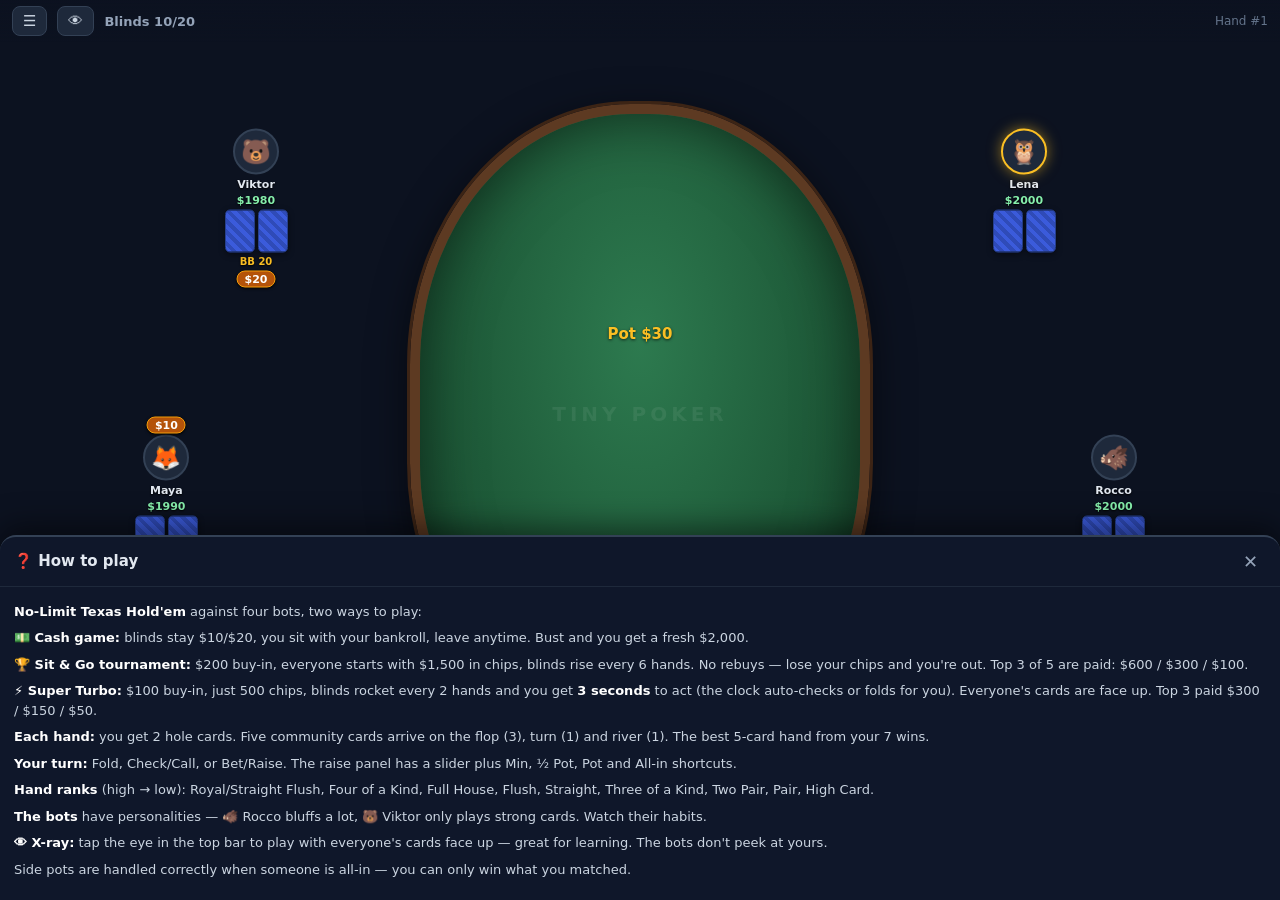
==== poker/index.html @ 6f8ae933 "Add Super Turbo mode: 3-second clock, x-ray always on, turbo blinds - Third game mode 'super': $100 " ====
<!DOCTYPE html>
<html lang="en">
<head>
<meta charset="utf-8">
<meta name="viewport" content="width=device-width, initial-scale=1, maximum-scale=1, user-scalable=no, viewport-fit=cover">
<meta name="mobile-web-app-capable" content="yes">
<meta name="apple-mobile-web-app-capable" content="yes">
<meta name="apple-mobile-web-app-status-bar-style" content="black-translucent">
<meta name="theme-color" content="#0c1220">
<title>Tiny Poker — No-Limit Hold'em</title>
<link rel="stylesheet" href="css/style.css">
</head>
<body>

<div id="topbar">
  <button id="btnMenu">☰</button>
  <button id="btnEye" title="See everyone's cards">👁</button>
  <div id="blinds">Blinds 10/20</div>
  <div id="handNo"></div>
</div>

<div id="table">
  <div id="felt"></div>
  <div id="seats"></div>
  <div id="center">
    <div id="pot"></div>
    <div id="board"></div>
    <div id="log"></div>
  </div>
</div>

<div id="actions" class="hidden">
  <div id="timerBar" class="hidden"><div id="timerFill"></div></div>
  <div id="actInfo"></div>
  <div id="actRow">
    <button id="btnFold" class="abtn fold">Fold</button>
    <button id="btnCall" class="abtn call">Check</button>
    <button id="btnRaise" class="abtn raise">Raise</button>
  </div>
  <div id="raisePanel" class="hidden">
    <div id="raiseAmt"></div>
    <input type="range" id="raiseSlider" min="0" max="100" value="0">
    <div id="raiseQuick">
      <button data-q="min">Min</button>
      <button data-q="half">½ Pot</button>
      <button data-q="pot">Pot</button>
      <button data-q="allin">All-in</button>
    </div>
    <div id="raiseConfirmRow">
      <button id="btnRaiseCancel" class="abtn gray">Back</button>
      <button id="btnRaiseGo" class="abtn raise">Raise</button>
    </div>
  </div>
</div>

<div id="panel" class="hidden">
  <div id="panelHead"><div id="panelTitle"></div><button id="panelClose">✕</button></div>
  <div id="panelBody"></div>
</div>

<div id="toast" class="hidden"></div>

<script src="js/cards.js"></script>
<script src="js/ai.js"></script>
<script src="js/engine.js"></script>
<script src="js/save.js"></script>
<script src="js/ui.js"></script>
<script src="js/main.js"></script>
</body>
</html>
---- poker/css/style.css ----
*{margin:0;padding:0;box-sizing:border-box;-webkit-tap-highlight-color:transparent;user-select:none;-webkit-user-select:none;}
html,body{height:100%;overflow:hidden;background:#0c1220;font-family:system-ui,-apple-system,"Segoe UI",sans-serif;color:#e2e8f0;overscroll-behavior:none;}
button{font-family:inherit;cursor:pointer;}
.hidden{display:none !important;}

#topbar{position:fixed;top:0;left:0;right:0;display:flex;gap:10px;align-items:center;
  padding:calc(env(safe-area-inset-top) + 6px) 12px 6px;z-index:10;
  background:linear-gradient(#0c1220ee,#0c122000);}
#btnMenu,#btnEye{background:#1e293b;color:#cbd5e1;border:1px solid #334155;border-radius:8px;padding:5px 10px;font-size:15px;}
#btnEye.on{background:#b45309;border-color:#f59e0b;color:#fff;box-shadow:0 0 10px #f59e0b66;}
.seat .hint{font-size:9px;color:#7dd3fc;font-weight:700;text-shadow:0 1px 2px #000;min-height:11px;}
#blinds{font-size:13px;color:#94a3b8;font-weight:600;}
#handNo{flex:1;text-align:right;font-size:12px;color:#64748b;}

/* ---- table ---- */
#table{position:fixed;inset:0;}
#felt{position:absolute;left:50%;top:46%;transform:translate(-50%,-50%);
  width:min(94vw,460px);height:min(72vh,620px);border-radius:48% / 42%;
  background:radial-gradient(ellipse at 50% 38%, #2d7a4f 0%, #1f5c3a 55%, #174a2e 100%);
  box-shadow:inset 0 0 60px rgba(0,0,0,.55), 0 10px 40px rgba(0,0,0,.6);
  border:10px solid #5d3a22;outline:3px solid #3c2415;}
#felt::after{content:'TINY POKER';position:absolute;left:50%;top:50%;transform:translate(-50%,-50%);
  font-size:20px;font-weight:800;letter-spacing:4px;color:rgba(255,255,255,.07);}

#center{position:absolute;left:50%;top:43%;transform:translate(-50%,-50%);
  display:flex;flex-direction:column;align-items:center;gap:8px;width:90vw;pointer-events:none;}
#pot{font-size:15px;font-weight:800;color:#fbbf24;text-shadow:0 1px 3px rgba(0,0,0,.7);min-height:18px;}
#board{display:flex;gap:6px;min-height:74px;}
#log{font-size:12px;color:#cbd5e1;text-shadow:0 1px 2px #000;min-height:16px;text-align:center;max-width:86vw;}

/* ---- cards ---- */
.card{width:50px;height:72px;border-radius:7px;background:#fdfdf8;position:relative;
  box-shadow:0 2px 6px rgba(0,0,0,.45);border:1px solid #cbd5e1;
  display:flex;align-items:center;justify-content:center;animation:dealin .25s ease-out;}
.card .cr{position:absolute;top:3px;left:5px;font-size:15px;font-weight:800;line-height:1;}
.card .cs{font-size:26px;margin-top:6px;}
.card.red{color:#dc2626;}
.card.black{color:#0f172a;}
.card.back{background:repeating-linear-gradient(45deg,#3b5bdb,#3b5bdb 4px,#2f4bb8 4px,#2f4bb8 8px);
  border-color:#27408f;}
.card.sm{width:30px;height:43px;border-radius:5px;}
.card.sm .cr{font-size:10px;top:2px;left:3px;}
.card.sm .cs{font-size:14px;margin-top:5px;}
@keyframes dealin{from{transform:translateY(-14px) scale(.7);opacity:0;}to{transform:none;opacity:1;}}

/* ---- seats ---- */
.seat{position:absolute;transform:translate(-50%,-50%);display:flex;flex-direction:column;align-items:center;gap:3px;width:96px;transition:opacity .3s;}
.seat.folded{opacity:.42;}
.seat .ava{width:46px;height:46px;border-radius:50%;background:#1e293b;border:2px solid #334155;
  display:flex;align-items:center;justify-content:center;font-size:24px;position:relative;transition:box-shadow .25s,border-color .25s;}
.seat.turn .ava{border-color:#fbbf24;box-shadow:0 0 14px #fbbf2488;}
.seat.winner .ava{border-color:#4ade80;box-shadow:0 0 18px #4ade80aa;}
.seat .nm{font-size:11px;font-weight:700;color:#e2e8f0;text-shadow:0 1px 2px #000;}
.seat .stk{font-size:11px;color:#86efac;font-weight:700;text-shadow:0 1px 2px #000;}
.seat .cards{display:flex;gap:3px;min-height:43px;}
.seat .act{font-size:10px;color:#fbbf24;font-weight:700;min-height:12px;text-shadow:0 1px 2px #000;}
.seat .betchip{position:absolute;font-size:11px;font-weight:800;color:#fff;background:#b45309;
  border:1px solid #f59e0b;border-radius:10px;padding:1px 7px;white-space:nowrap;box-shadow:0 1px 3px #000;}
.seat .dbtn{position:absolute;width:18px;height:18px;border-radius:50%;background:#f8fafc;color:#0f172a;
  font-size:11px;font-weight:900;display:flex;align-items:center;justify-content:center;box-shadow:0 1px 3px #000;}
.seat .winamt{position:absolute;top:-22px;font-size:14px;font-weight:900;color:#4ade80;text-shadow:0 1px 3px #000;animation:rise 1.6s ease-out;}
.seat .allin{font-size:9px;font-weight:900;color:#f87171;letter-spacing:1px;}
@keyframes rise{from{transform:translateY(12px);opacity:0;}20%{opacity:1;}to{transform:translateY(-6px);opacity:1;}}

/* hero seat */
.seat.hero{width:170px;}
.seat.hero .cards{min-height:74px;margin-bottom:2px;}
.seat.hero .ava{display:none;}
.seat.hero .nm{display:none;}
.seat.hero .stk{font-size:15px;}

/* ---- action bar ---- */
#actions{position:fixed;left:0;right:0;bottom:0;z-index:12;
  padding:8px 12px calc(env(safe-area-inset-bottom) + 10px);
  background:linear-gradient(#0c122000,#0c1220e8 30%);}
#actInfo{text-align:center;font-size:12px;color:#94a3b8;margin-bottom:6px;min-height:14px;}
#timerBar{height:6px;background:#1e293b;border-radius:3px;margin:0 4px 7px;overflow:hidden;}
#timerFill{height:100%;width:100%;background:linear-gradient(90deg,#f59e0b,#ef4444);border-radius:3px;}
#actRow{display:flex;gap:10px;}
.abtn{flex:1;border:none;border-radius:14px;padding:14px 6px;font-size:16px;font-weight:800;color:#fff;
  box-shadow:0 3px 0 rgba(0,0,0,.4);}
.abtn:active{transform:translateY(2px);box-shadow:0 1px 0 rgba(0,0,0,.4);}
.abtn.fold{background:#7f1d1d;}
.abtn.call{background:#166534;}
.abtn.raise{background:#b45309;}
.abtn.gray{background:#334155;flex:0 0 30%;}
#raisePanel{margin-top:8px;background:#111a2e;border:1px solid #1e293b;border-radius:14px;padding:12px;}
#raiseAmt{text-align:center;font-size:20px;font-weight:900;color:#fbbf24;margin-bottom:8px;}
#raiseSlider{width:100%;accent-color:#f59e0b;height:30px;}
#raiseQuick{display:flex;gap:8px;margin:8px 0;}
#raiseQuick button{flex:1;background:#1e293b;border:1px solid #334155;color:#cbd5e1;border-radius:9px;padding:8px 2px;font-size:13px;font-weight:700;}
#raiseConfirmRow{display:flex;gap:10px;}

/* ---- panel / toast ---- */
#panel{position:fixed;left:0;right:0;bottom:0;max-height:62%;background:#0f172a;
  border-top:2px solid #334155;border-radius:16px 16px 0 0;z-index:20;display:flex;flex-direction:column;
  box-shadow:0 -8px 30px rgba(0,0,0,.5);}
#panelHead{display:flex;align-items:center;padding:10px 14px;border-bottom:1px solid #1e293b;}
#panelTitle{font-weight:700;flex:1;font-size:15px;}
#panelClose{background:none;border:none;color:#94a3b8;font-size:18px;padding:4px 8px;}
#panelBody{overflow-y:auto;padding:8px 14px calc(env(safe-area-inset-bottom) + 14px);-webkit-overflow-scrolling:touch;}
.row{display:flex;align-items:center;gap:8px;padding:9px 4px;border-bottom:1px solid #1e293b;font-size:14px;}
.row:last-child{border-bottom:none;}
.row .grow{flex:1;min-width:0;}
.sub{color:#94a3b8;font-size:12px;margin-top:1px;}
.btn{background:#3b82f6;color:#fff;border:none;border-radius:8px;padding:8px 12px;font-size:13px;font-weight:600;}
.btn.red{background:#dc2626;}
.btn.gray{background:#334155;}
.help p{margin:7px 0;font-size:13px;line-height:1.5;color:#cbd5e1;}
.help b{color:#fff;}

#toast{position:fixed;top:calc(env(safe-area-inset-top) + 48px);left:50%;transform:translateX(-50%);
  background:rgba(30,41,59,.96);color:#e2e8f0;padding:8px 14px;border-radius:10px;font-size:13px;
  z-index:30;max-width:88vw;text-align:center;transition:opacity .3s;pointer-events:none;
  border:1px solid #334155;}
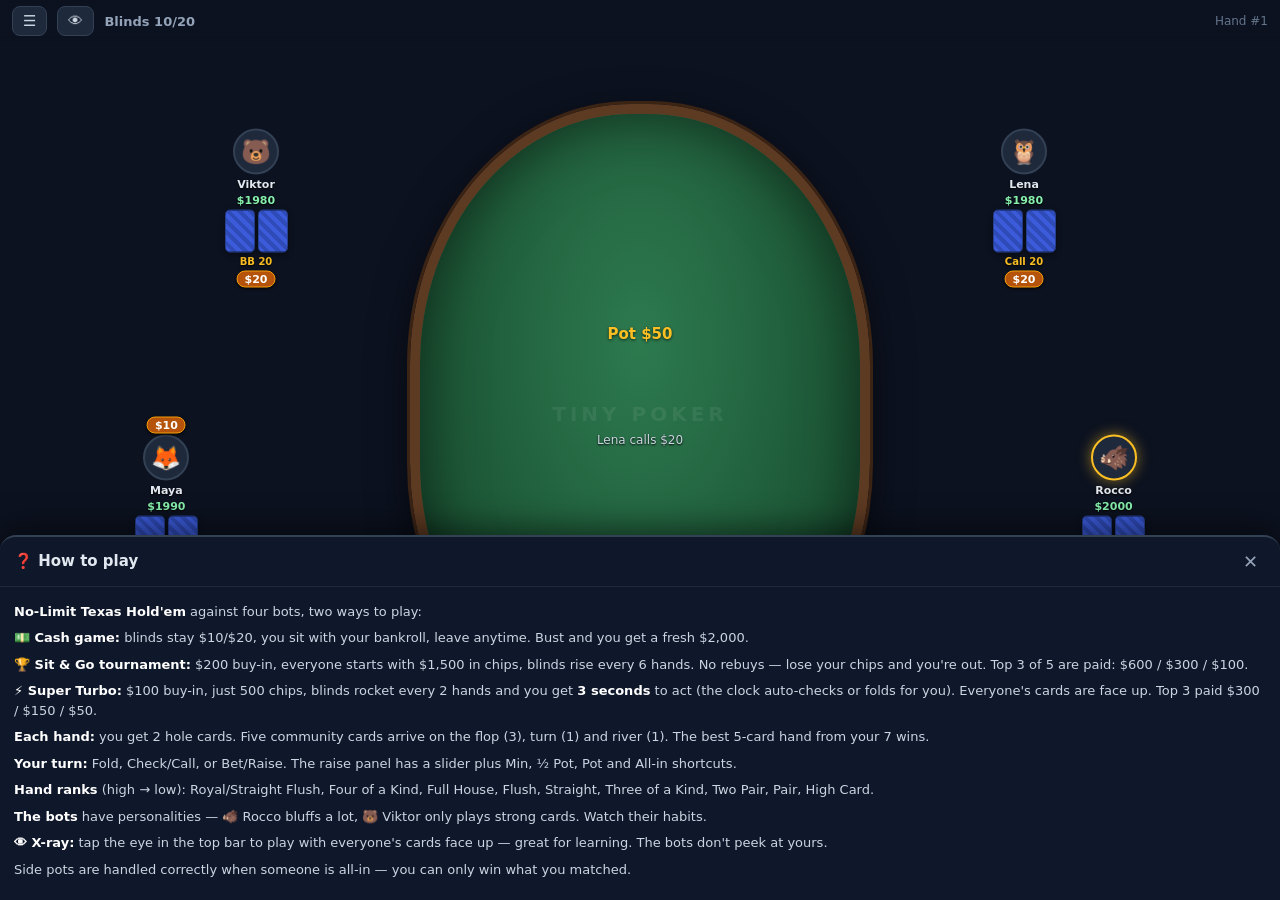
==== commit d6c6aefb: "Fix card flicker: deal animation plays only when a card first appears The table re-renders on every " ====
--- a/poker/index.html
+++ b/poker/index.html
@@ -8,7 +8,7 @@
 <meta name="apple-mobile-web-app-status-bar-style" content="black-translucent">
 <meta name="theme-color" content="#0c1220">
 <title>Tiny Poker — No-Limit Hold'em</title>
-<link rel="stylesheet" href="css/style.css">
+<link rel="stylesheet" href="css/style.css?v=9">
 </head>
 <body>
 
@@ -60,11 +60,11 @@
 
 <div id="toast" class="hidden"></div>
 
-<script src="js/cards.js"></script>
-<script src="js/ai.js"></script>
-<script src="js/engine.js"></script>
-<script src="js/save.js"></script>
-<script src="js/ui.js"></script>
-<script src="js/main.js"></script>
+<script src="js/cards.js?v=9"></script>
+<script src="js/ai.js?v=9"></script>
+<script src="js/engine.js?v=9"></script>
+<script src="js/save.js?v=9"></script>
+<script src="js/ui.js?v=9"></script>
+<script src="js/main.js?v=9"></script>
 </body>
 </html>
--- a/poker/css/style.css
+++ b/poker/css/style.css
@@ -31,7 +31,8 @@
 /* ---- cards ---- */
 .card{width:50px;height:72px;border-radius:7px;background:#fdfdf8;position:relative;
   box-shadow:0 2px 6px rgba(0,0,0,.45);border:1px solid #cbd5e1;
-  display:flex;align-items:center;justify-content:center;animation:dealin .25s ease-out;}
+  display:flex;align-items:center;justify-content:center;}
+.card.deal{animation:dealin .25s ease-out;}
 .card .cr{position:absolute;top:3px;left:5px;font-size:15px;font-weight:800;line-height:1;}
 .card .cs{font-size:26px;margin-top:6px;}
 .card.red{color:#dc2626;}
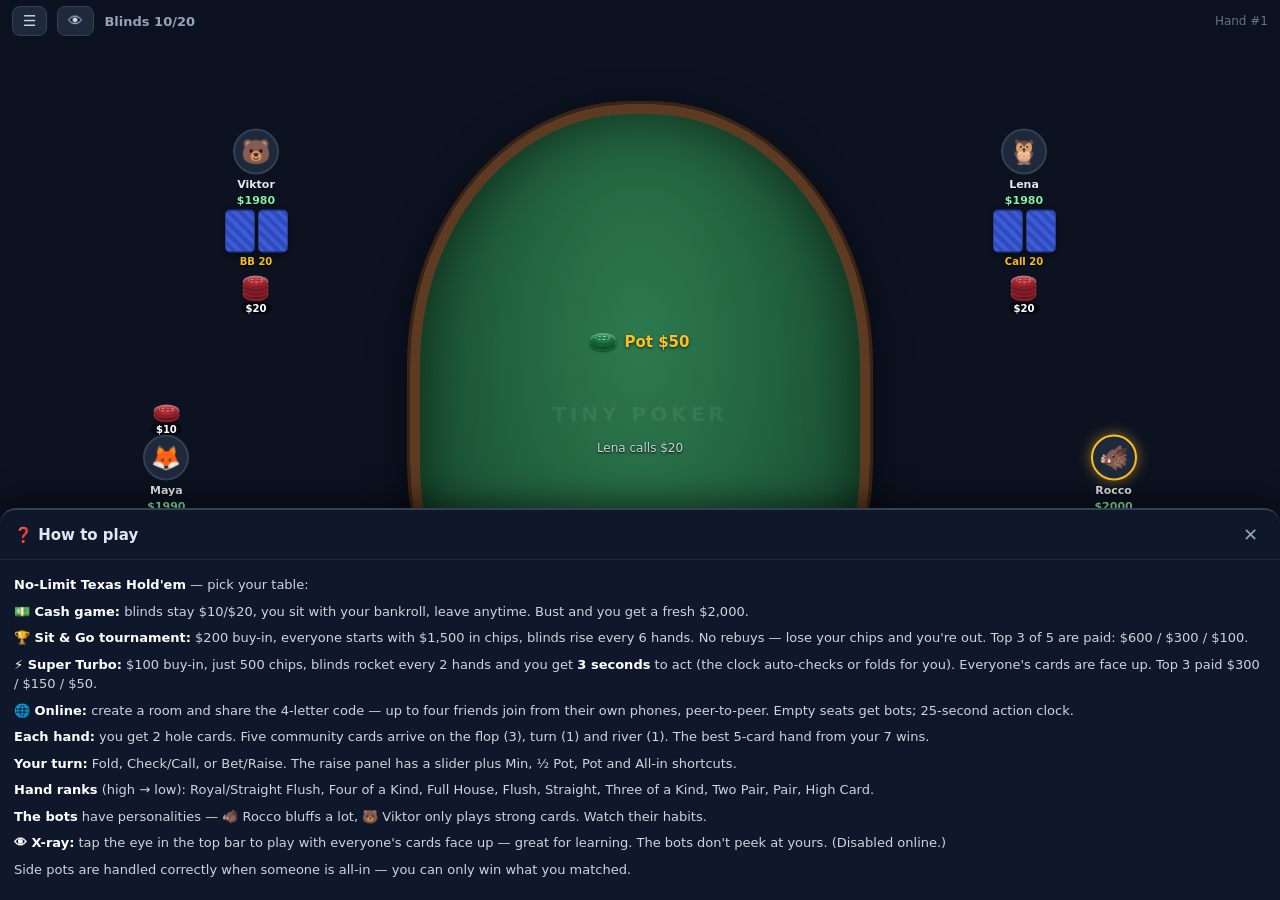
==== commit 3857d252: "Add online multiplayer (PeerJS) and 3D chip stacks Online mode (lobby card 'Online'): - Host creates" ====
--- a/poker/index.html
+++ b/poker/index.html
@@ -8,7 +8,7 @@
 <meta name="apple-mobile-web-app-status-bar-style" content="black-translucent">
 <meta name="theme-color" content="#0c1220">
 <title>Tiny Poker — No-Limit Hold'em</title>
-<link rel="stylesheet" href="css/style.css?v=9">
+<link rel="stylesheet" href="css/style.css?v=10">
 </head>
 <body>
 
@@ -60,11 +60,13 @@
 
 <div id="toast" class="hidden"></div>
 
-<script src="js/cards.js?v=9"></script>
-<script src="js/ai.js?v=9"></script>
-<script src="js/engine.js?v=9"></script>
-<script src="js/save.js?v=9"></script>
-<script src="js/ui.js?v=9"></script>
-<script src="js/main.js?v=9"></script>
+<script src="js/cards.js?v=10"></script>
+<script src="js/ai.js?v=10"></script>
+<script src="js/engine.js?v=10"></script>
+<script src="js/save.js?v=10"></script>
+<script src="js/ui.js?v=10"></script>
+<script src="js/lib/peerjs.min.js"></script>
+<script src="js/net.js?v=10"></script>
+<script src="js/main.js?v=10"></script>
 </body>
 </html>
--- a/poker/css/style.css
+++ b/poker/css/style.css
@@ -24,7 +24,17 @@
 
 #center{position:absolute;left:50%;top:43%;transform:translate(-50%,-50%);
   display:flex;flex-direction:column;align-items:center;gap:8px;width:90vw;pointer-events:none;}
-#pot{font-size:15px;font-weight:800;color:#fbbf24;text-shadow:0 1px 3px rgba(0,0,0,.7);min-height:18px;}
+#pot{font-size:15px;font-weight:800;color:#fbbf24;text-shadow:0 1px 3px rgba(0,0,0,.7);min-height:34px;
+  display:flex;align-items:flex-end;gap:8px;}
+.chipwrap{display:flex;flex-direction:column;align-items:center;gap:1px;pointer-events:none;}
+.chipstack{position:relative;width:26px;height:34px;}
+.chip3{position:absolute;left:0;width:26px;height:14px;border-radius:50%;
+  border-bottom:4px solid #000;box-shadow:inset 0 2px 2px rgba(255,255,255,.35), 0 1px 2px rgba(0,0,0,.5);}
+.chip3::after{content:'';position:absolute;inset:3px 5px;border-radius:50%;
+  border:1.5px dashed rgba(255,255,255,.55);}
+.chiplabel{font-size:10px;font-weight:800;color:#fff;text-shadow:0 1px 2px #000;background:rgba(0,0,0,.45);
+  border-radius:8px;padding:0 5px;}
+.betchips{position:absolute;left:50%;transform:translateX(-50%);}
 #board{display:flex;gap:6px;min-height:74px;}
 #log{font-size:12px;color:#cbd5e1;text-shadow:0 1px 2px #000;min-height:16px;text-align:center;max-width:86vw;}
 
@@ -55,8 +65,7 @@
 .seat .stk{font-size:11px;color:#86efac;font-weight:700;text-shadow:0 1px 2px #000;}
 .seat .cards{display:flex;gap:3px;min-height:43px;}
 .seat .act{font-size:10px;color:#fbbf24;font-weight:700;min-height:12px;text-shadow:0 1px 2px #000;}
-.seat .betchip{position:absolute;font-size:11px;font-weight:800;color:#fff;background:#b45309;
-  border:1px solid #f59e0b;border-radius:10px;padding:1px 7px;white-space:nowrap;box-shadow:0 1px 3px #000;}
+.seat .betchip{display:none;}
 .seat .dbtn{position:absolute;width:18px;height:18px;border-radius:50%;background:#f8fafc;color:#0f172a;
   font-size:11px;font-weight:900;display:flex;align-items:center;justify-content:center;box-shadow:0 1px 3px #000;}
 .seat .winamt{position:absolute;top:-22px;font-size:14px;font-weight:900;color:#4ade80;text-shadow:0 1px 3px #000;animation:rise 1.6s ease-out;}
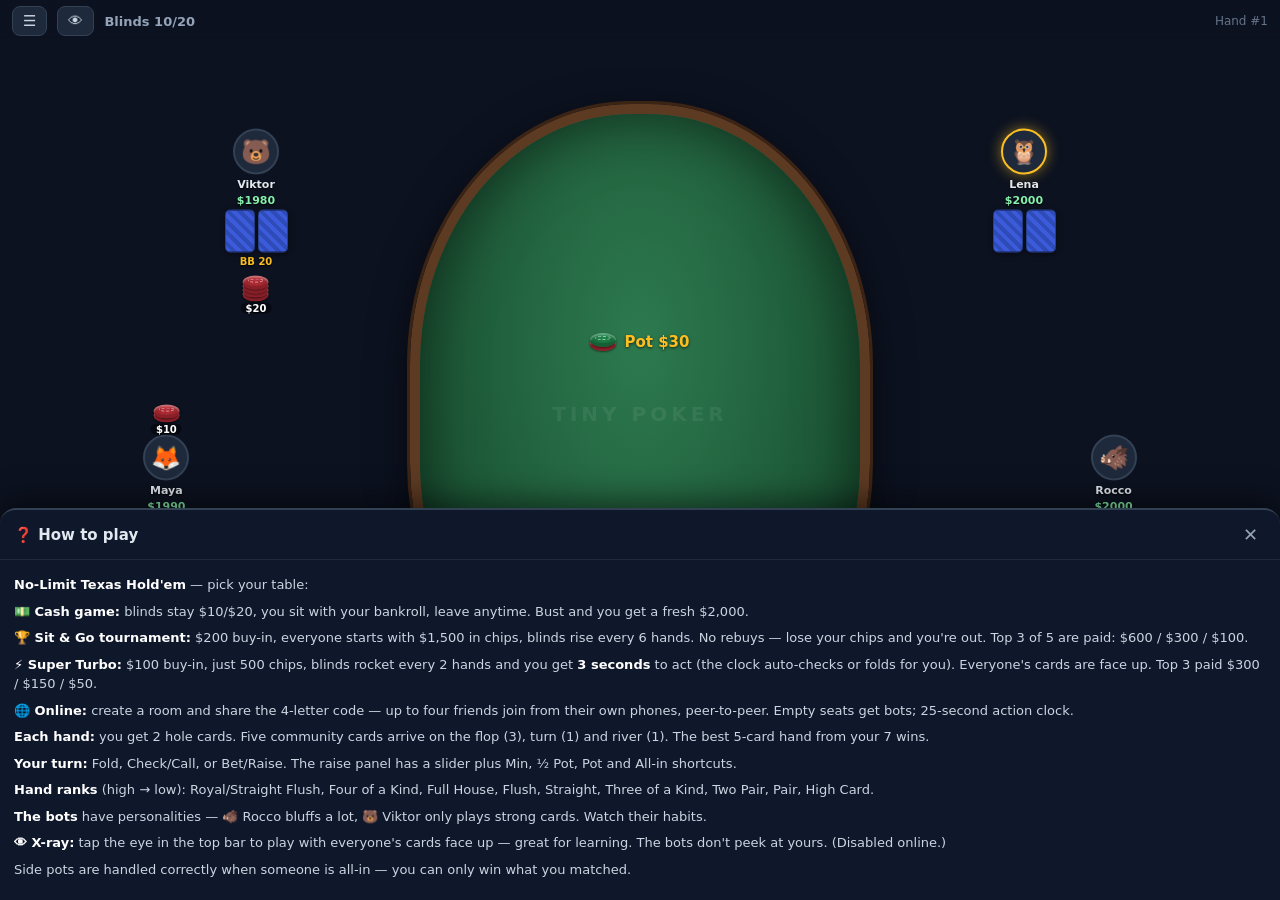
==== commit f4fe9bc6: "Pass game mode via hash fragment to survive CDN interstitials githack's content notice strips query " ====
--- a/poker/index.html
+++ b/poker/index.html
@@ -8,7 +8,7 @@
 <meta name="apple-mobile-web-app-status-bar-style" content="black-translucent">
 <meta name="theme-color" content="#0c1220">
 <title>Tiny Poker — No-Limit Hold'em</title>
-<link rel="stylesheet" href="css/style.css?v=10">
+<link rel="stylesheet" href="css/style.css?v=11">
 </head>
 <body>
 
@@ -60,13 +60,13 @@
 
 <div id="toast" class="hidden"></div>
 
-<script src="js/cards.js?v=10"></script>
-<script src="js/ai.js?v=10"></script>
-<script src="js/engine.js?v=10"></script>
-<script src="js/save.js?v=10"></script>
-<script src="js/ui.js?v=10"></script>
+<script src="js/cards.js?v=11"></script>
+<script src="js/ai.js?v=11"></script>
+<script src="js/engine.js?v=11"></script>
+<script src="js/save.js?v=11"></script>
+<script src="js/ui.js?v=11"></script>
 <script src="js/lib/peerjs.min.js"></script>
-<script src="js/net.js?v=10"></script>
-<script src="js/main.js?v=10"></script>
+<script src="js/net.js?v=11"></script>
+<script src="js/main.js?v=11"></script>
 </body>
 </html>
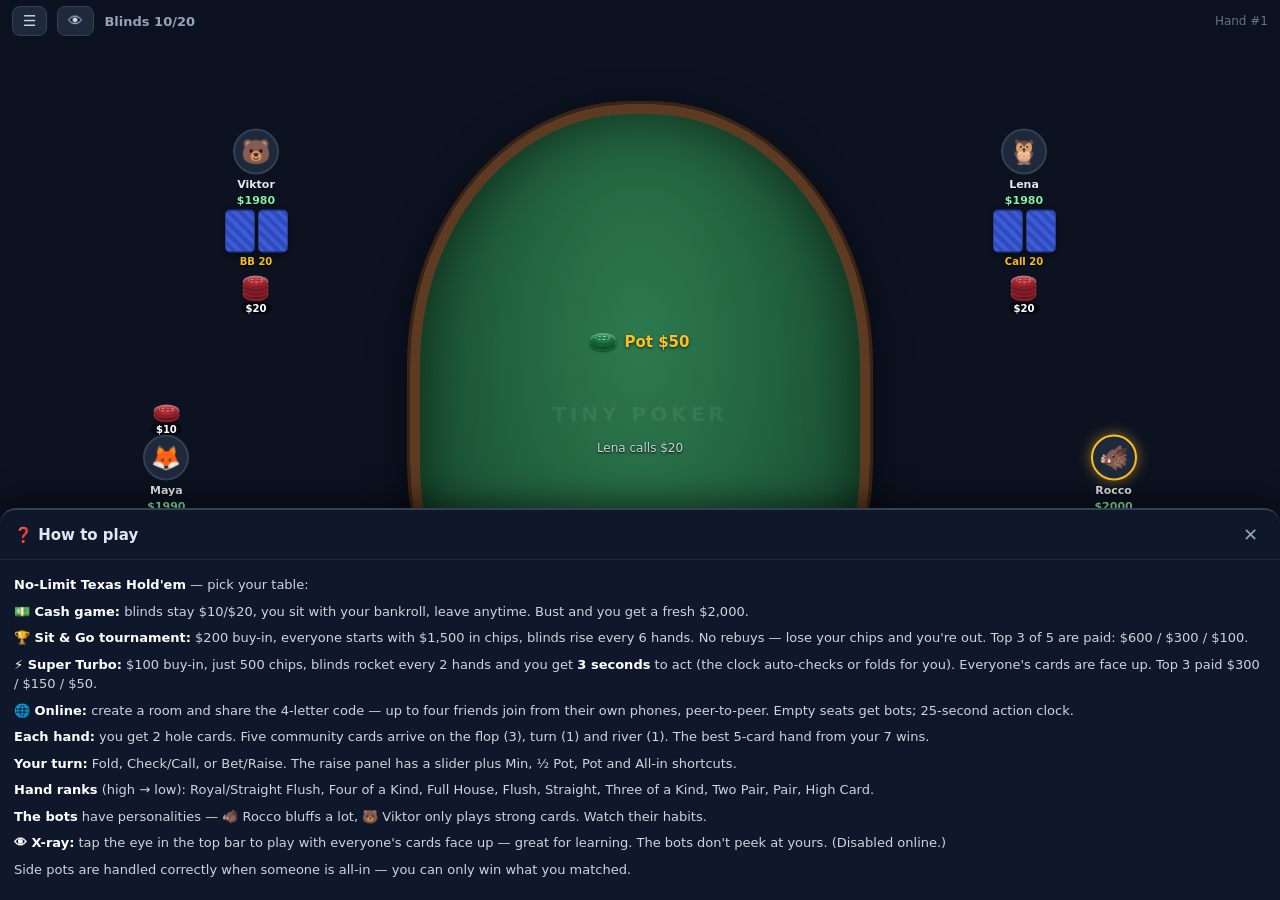
==== commit 4563195b: "Add shareable invite links for online rooms - Host's room panel gains a 'Share invite link' button: " ====
--- a/poker/index.html
+++ b/poker/index.html
@@ -8,7 +8,7 @@
 <meta name="apple-mobile-web-app-status-bar-style" content="black-translucent">
 <meta name="theme-color" content="#0c1220">
 <title>Tiny Poker — No-Limit Hold'em</title>
-<link rel="stylesheet" href="css/style.css?v=11">
+<link rel="stylesheet" href="css/style.css?v=13">
 </head>
 <body>
 
@@ -60,13 +60,18 @@
 
 <div id="toast" class="hidden"></div>
 
-<script src="js/cards.js?v=11"></script>
-<script src="js/ai.js?v=11"></script>
-<script src="js/engine.js?v=11"></script>
-<script src="js/save.js?v=11"></script>
-<script src="js/ui.js?v=11"></script>
 <script src="js/lib/peerjs.min.js"></script>
-<script src="js/net.js?v=11"></script>
-<script src="js/main.js?v=11"></script>
+<script src="js/bundle.js?v=13"></script>
+<script>
+// the free CDN occasionally drops a script request — offer a clean retry
+window.addEventListener('load', function(){
+  if (typeof Engine === 'undefined' || typeof UI === 'undefined'){
+    document.body.innerHTML =
+      '<div style="display:flex;flex-direction:column;align-items:center;justify-content:center;height:100vh;gap:16px;font-family:system-ui">' +
+      '<div style="font-size:40px">🃏</div><div style="color:#94a3b8">Network hiccup while loading the table…</div>' +
+      '<button onclick="location.reload()" style="background:#3b82f6;color:#fff;border:none;border-radius:12px;padding:14px 28px;font-size:16px;font-weight:700">Tap to retry</button></div>';
+  }
+});
+</script>
 </body>
 </html>
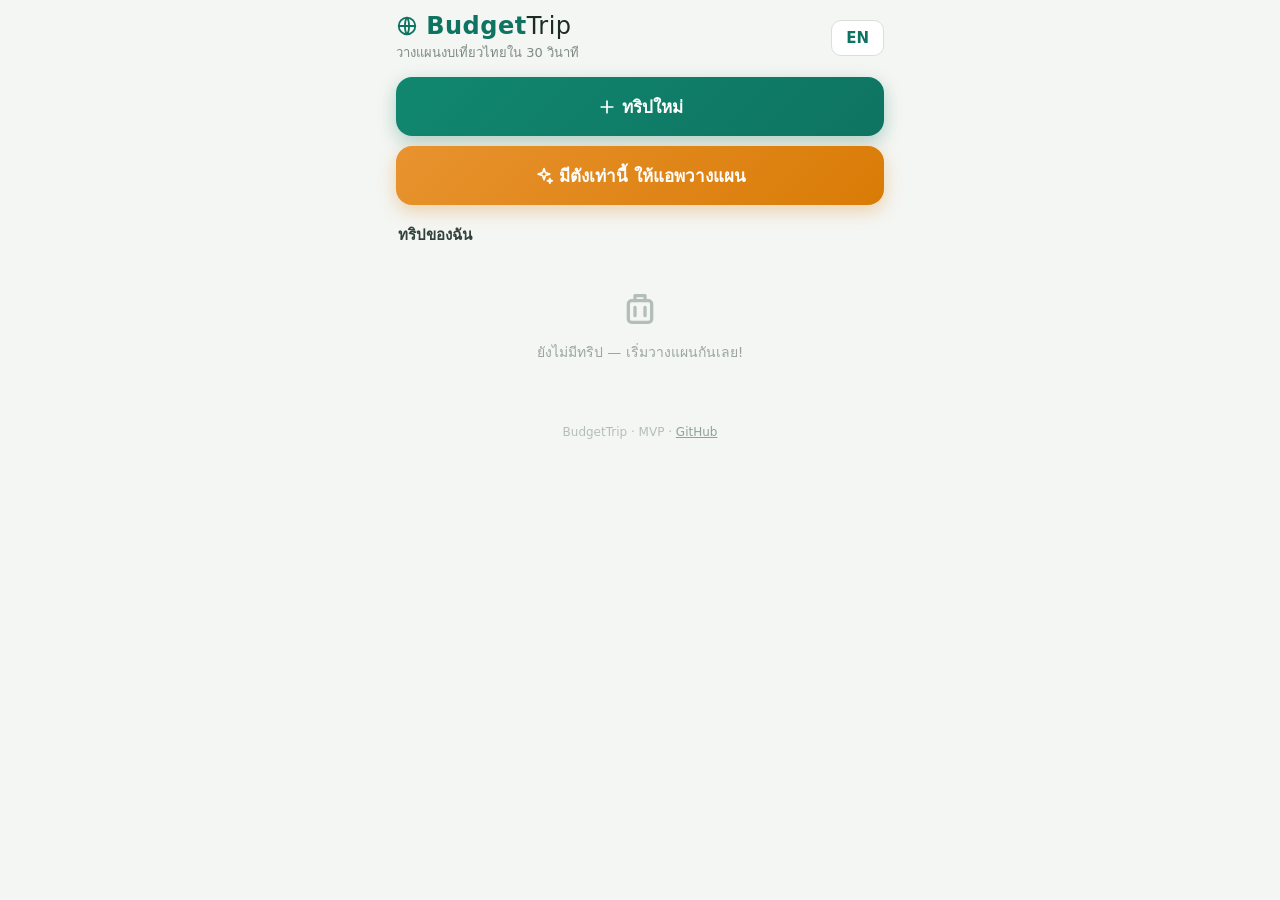
==== commit 9f6d10a9: "Redirect old game URLs to the BudgetTrip app Links shared earlier pointed at /poker/ and /transport/" ====
--- a/poker/index.html
+++ b/poker/index.html
@@ -1,77 +1 @@
-<!DOCTYPE html>
-<html lang="en">
-<head>
-<meta charset="utf-8">
-<meta name="viewport" content="width=device-width, initial-scale=1, maximum-scale=1, user-scalable=no, viewport-fit=cover">
-<meta name="mobile-web-app-capable" content="yes">
-<meta name="apple-mobile-web-app-capable" content="yes">
-<meta name="apple-mobile-web-app-status-bar-style" content="black-translucent">
-<meta name="theme-color" content="#0c1220">
-<title>Tiny Poker — No-Limit Hold'em</title>
-<link rel="stylesheet" href="css/style.css?v=13">
-</head>
-<body>
-
-<div id="topbar">
-  <button id="btnMenu">☰</button>
-  <button id="btnEye" title="See everyone's cards">👁</button>
-  <div id="blinds">Blinds 10/20</div>
-  <div id="handNo"></div>
-</div>
-
-<div id="table">
-  <div id="felt"></div>
-  <div id="seats"></div>
-  <div id="center">
-    <div id="pot"></div>
-    <div id="board"></div>
-    <div id="log"></div>
-  </div>
-</div>
-
-<div id="actions" class="hidden">
-  <div id="timerBar" class="hidden"><div id="timerFill"></div></div>
-  <div id="actInfo"></div>
-  <div id="actRow">
-    <button id="btnFold" class="abtn fold">Fold</button>
-    <button id="btnCall" class="abtn call">Check</button>
-    <button id="btnRaise" class="abtn raise">Raise</button>
-  </div>
-  <div id="raisePanel" class="hidden">
-    <div id="raiseAmt"></div>
-    <input type="range" id="raiseSlider" min="0" max="100" value="0">
-    <div id="raiseQuick">
-      <button data-q="min">Min</button>
-      <button data-q="half">½ Pot</button>
-      <button data-q="pot">Pot</button>
-      <button data-q="allin">All-in</button>
-    </div>
-    <div id="raiseConfirmRow">
-      <button id="btnRaiseCancel" class="abtn gray">Back</button>
-      <button id="btnRaiseGo" class="abtn raise">Raise</button>
-    </div>
-  </div>
-</div>
-
-<div id="panel" class="hidden">
-  <div id="panelHead"><div id="panelTitle"></div><button id="panelClose">✕</button></div>
-  <div id="panelBody"></div>
-</div>
-
-<div id="toast" class="hidden"></div>
-
-<script src="js/lib/peerjs.min.js"></script>
-<script src="js/bundle.js?v=13"></script>
-<script>
-// the free CDN occasionally drops a script request — offer a clean retry
-window.addEventListener('load', function(){
-  if (typeof Engine === 'undefined' || typeof UI === 'undefined'){
-    document.body.innerHTML =
-      '<div style="display:flex;flex-direction:column;align-items:center;justify-content:center;height:100vh;gap:16px;font-family:system-ui">' +
-      '<div style="font-size:40px">🃏</div><div style="color:#94a3b8">Network hiccup while loading the table…</div>' +
-      '<button onclick="location.reload()" style="background:#3b82f6;color:#fff;border:none;border-radius:12px;padding:14px 28px;font-size:16px;font-weight:700">Tap to retry</button></div>';
-  }
-});
-</script>
-</body>
-</html>
+<!DOCTYPE html><html><head><meta charset="utf-8"><meta name="viewport" content="width=device-width, initial-scale=1"><title>BudgetTrip</title><script>location.replace("../index.html");</script><meta http-equiv="refresh" content="0;url=../index.html"></head><body style="font-family:system-ui;text-align:center;padding-top:40vh;background:#f4f6f3;color:#1d2b25">→ <a href="../index.html">BudgetTrip</a></body></html>
